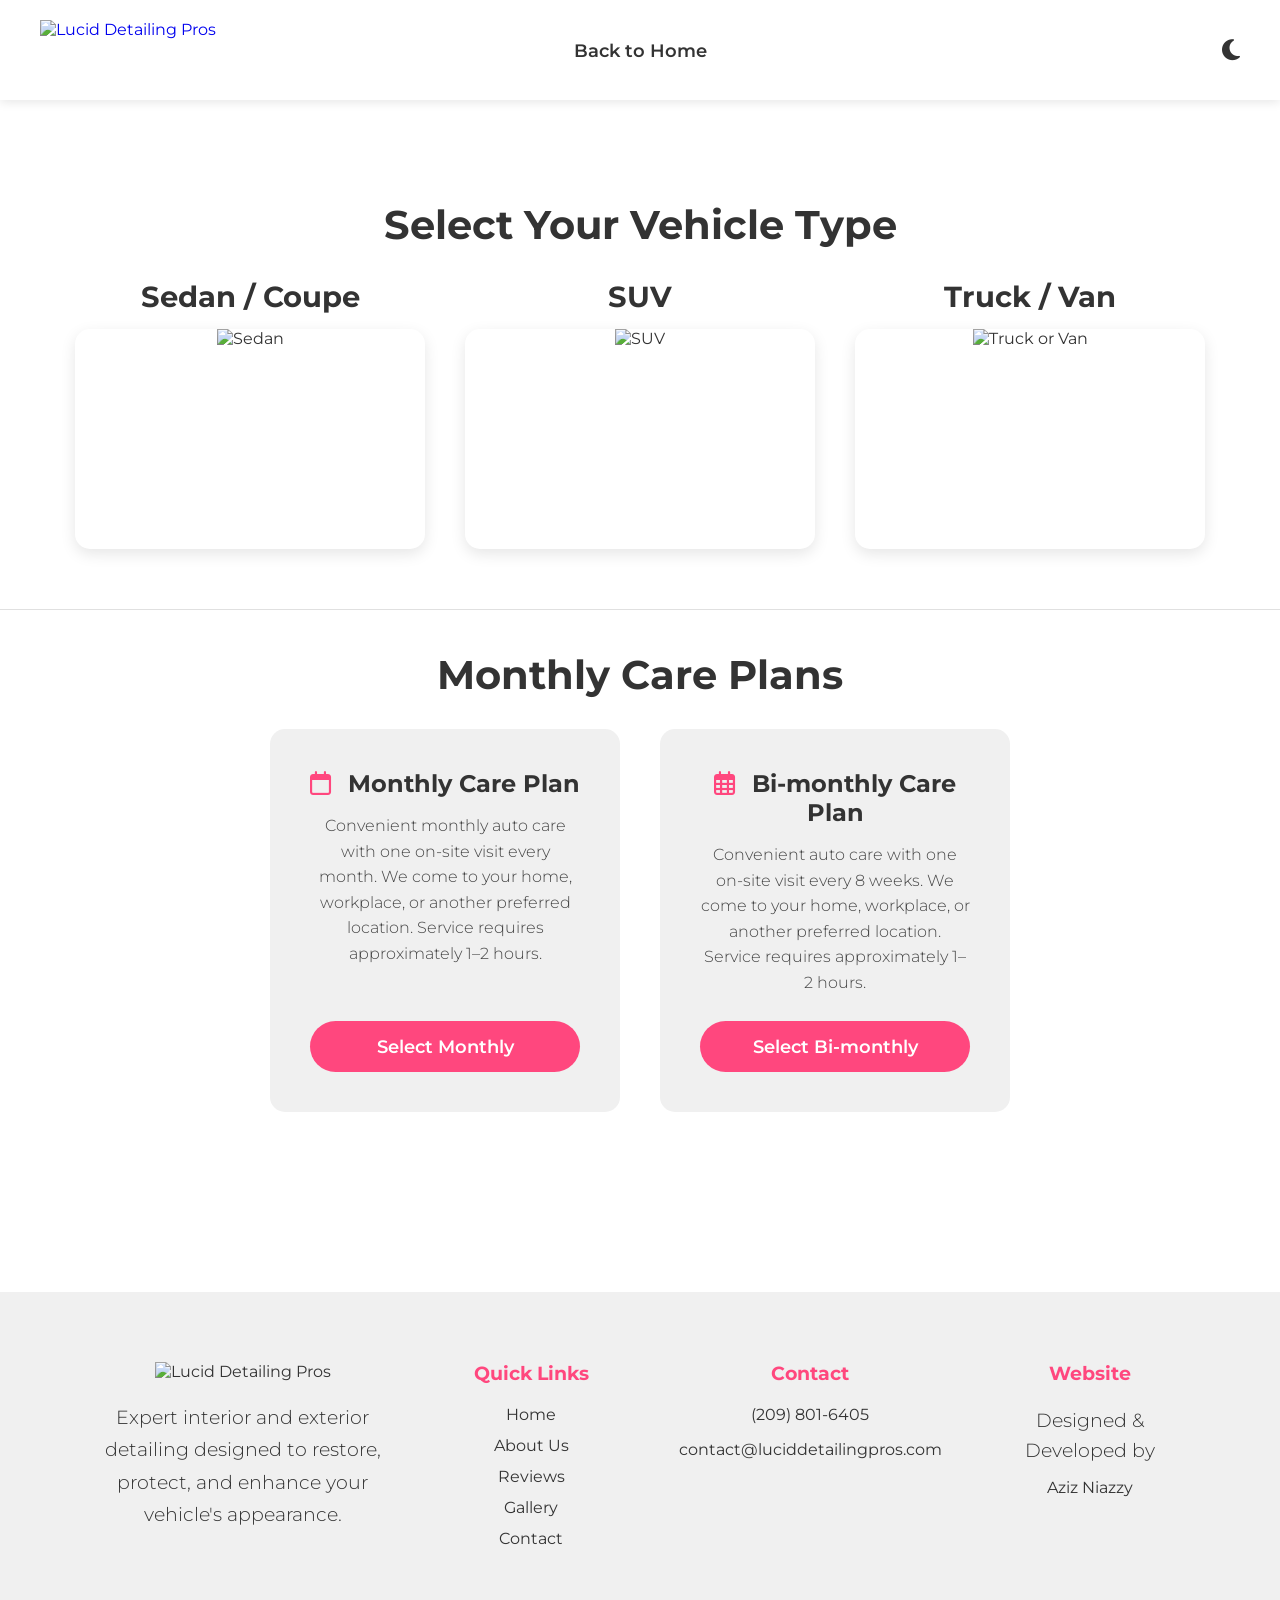
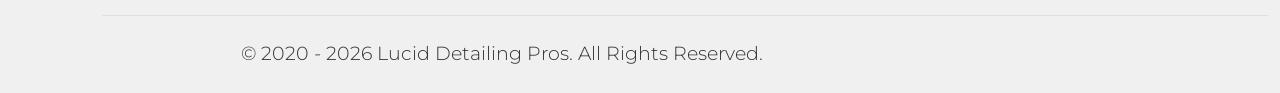
==== book.html @ 4b86db8d "Add files via upload" ====
<!DOCTYPE html>
<html lang="en">
<head>
    <meta charset="UTF-8">
    <meta name="viewport" content="width=device-width, initial-scale=1.0">
    <title>Book Now - Lucid Detailing Pros</title>
    <link href="https://fonts.googleapis.com/css2?family=Montserrat:wght@400;600;700&display=swap" rel="stylesheet">
    <link rel="stylesheet" href="https://cdnjs.cloudflare.com/ajax/libs/font-awesome/6.4.0/css/all.min.css">
    <link rel="stylesheet" href="style.css">
</head>
<body class="light-theme">

    <nav class="navbar">
        <a href="#home" class="logo">
    <img id="site-logo" src="images/logo black.png" alt="Lucid Detailing Pros">
</a>
        <div class="nav-links">
            <a href="index.html">Back to Home</a>
        </div>
        <button id="theme-toggle" aria-label="Toggle Theme">
            <i class="fa-solid fa-moon"></i>
        </button>
    </nav>

    <section class="section book-section">
        <h2>Select Your Vehicle Type</h2>
        
        <div class="vehicle-grid">
    <div class="vehicle-card-modern">
        <h3>Sedan / Coupe</h3>
        <div class="vehicle-image-wrapper">
            <img src="images/sedan.jpg" alt="Sedan">
            <div class="vehicle-overlay">
                <p class="vehicle-desc">Suitable for small to standard-sized cars (excluding SUVs) with seating for 2–5 passengers.</p>
                <button class="btn">Book Now!</button>
            </div>
        </div>
    </div>
    
    <div class="vehicle-card-modern">
        <h3>SUV</h3>
        <div class="vehicle-image-wrapper">
            <img src="images/suv.jpg" alt="SUV">
            <div class="vehicle-overlay">
                <p class="vehicle-desc">Suitable for medium to full-size SUVs with seating for 5–7 passengers.</p>
                <button class="btn">Book Now!</button>
            </div>
        </div>
    </div>
    
    <div class="vehicle-card-modern">
        <h3>Truck / Van</h3>
        <div class="vehicle-image-wrapper">
            <img src="images/truck.jpg" alt="Truck or Van">
            <div class="vehicle-overlay">
                <p class="vehicle-desc">Suitable for all trucks and vans.</p>
                <button class="btn">Book Now!</button>
            </div>
        </div>
    </div>
</div>
    </section>

    <section class="section plans-section">
        <h2>Monthly Care Plans</h2>
        <div class="plans-grid">
            <div class="plan-card">
                <h3><i class="fa-regular fa-calendar"></i> Monthly Care Plan</h3>
                <p class="plan-desc">Convenient monthly auto care with one on-site visit every month. We come to your home, workplace, or another preferred location. Service requires approximately 1–2 hours.</p>
                <button class="btn plan-btn">Select Monthly</button>
            </div>
            
            <div class="plan-card">
                <h3><i class="fa-regular fa-calendar-days"></i> Bi-monthly Care Plan</h3>
                <p class="plan-desc">Convenient auto care with one on-site visit every 8 weeks. We come to your home, workplace, or another preferred location. Service requires approximately 1–2 hours.</p>
                <button class="btn plan-btn">Select Bi-monthly</button>
            </div>
        </div>
    </section>

    <footer class="footer">

    <div class="footer-container">

        <div class="footer-brand">
            <img id="footer-logo" src="images/logo black.png" alt="Lucid Detailing Pros">

            <p>
                Expert interior and exterior detailing designed to restore, protect, and enhance your vehicle's appearance.
            </p>

        </div>

        <div class="footer-links">

            <h3>Quick Links</h3>

            <a href="#home">Home</a>
            <a href="#about">About Us</a>
            <a href="#reviews">Reviews</a>
            <a href="#gallery">Gallery</a>
            <a href="#contact">Contact</a>

        </div>

        <div class="footer-contact">

            <h3>Contact</h3>

            <a href="tel:+12098016405">(209) 801-6405</a>

            <a href="mailto:contact@luciddetailingpros.com">
                contact@luciddetailingpros.com
            </a>

        </div>

        <div class="footer-credit">

            <h3>Website</h3>

            <p>Designed & Developed by</p>

            <a
                href="https://youtube.com/@azizniazzy?si=VnAfamQydCXNs4--"
                target="_blank">
                Aziz Niazzy
            </a>

        </div>

    </div>

    <div class="footer-bottom">

        <p>
            © 2020 - 2026 Lucid Detailing Pros. All Rights Reserved.
        </p>

    </div>

</footer>

    <script src="script.js"></script>
</body>
</html>
---- style.css ----
/* --- Variables & Theming --- */
:root {
    --brand-pink: #ff477e;
    --font-main: 'Montserrat', sans-serif;
    
    --bg-color: #ffffff;
    --text-color: #333333;
    --nav-bg: #ffffff;
    --card-bg: #f0f0f0;
    --divider-color: #e0e0e0; /* Light theme line color */
}

body.dark-theme {
    --bg-color: #121212;
    --text-color: #f1f1f1;
    --nav-bg: #1e1e1e;
    --card-bg: #2a2a2a;
    --divider-color: #333333; /* Dark theme line color */
}

/* --- Global Reset --- */
* {
    margin: 0;
    padding: 0;
    box-sizing: border-box;
    font-family: var(--font-main);
    a, button {
    text-decoration: none !important;
}
}

html {
    scroll-behavior: smooth; /* Smooth scrolling for single page nav */
}

body {
    background-color: var(--bg-color);
    color: var(--text-color);
    transition: background-color 0.3s, color 0.3s;
    padding-top: 80px;
}

.highlight {
    color: var(--brand-pink);
    font-weight: 700;
}

/* --- Navigation --- */
.navbar {
    position: fixed;
    top: 0;
    width: 100%;
    background-color: var(--nav-bg);
    padding: 20px 40px;

    display: flex;
    align-items: center;
    justify-content: space-between;

    z-index: 1000;
    box-shadow: 0 2px 10px rgba(0,0,0,.1);
}

.nav-links {
    position: absolute;
    left: 50%;
    transform: translateX(-50%);

    display: flex;
    gap: 30px;
}

.nav-links a {
    text-decoration: none;
    color: var(--text-color);
    font-weight: 600;
    font-size: 1.1rem;
    transition: color 0.3s ease;
}

.nav-links a:hover {
    color: var(--brand-pink);
}

/* Theme Toggle Button (Top Right) */
#theme-toggle {
    position: absolute;
    right: 40px;
    background: none;
    border: none;
    color: var(--text-color);
    font-size: 1.5rem;
    cursor: pointer;
    transition: color 0.3s;
}

#theme-toggle:hover {
    color: var(--brand-pink);
}

/* --- Sections --- */
.section {
    padding: 100px 20px 60px; /* The 100px top padding stays so your fixed navbar doesn't cover your titles when you scroll! */
    text-align: center;
    /* We removed the min-height: 70vh here to eliminate the huge gaps */
    display: flex;
    flex-direction: column;
    justify-content: center;
    align-items: center;
    border-bottom: 1px solid var(--divider-color); 
    scroll-margin-top: 80px;
}

.section:last-of-type {
    border-bottom: none;
}

/* Optional: Removes the line from the very last section so it doesn't clash with the footer */
.section:last-of-type {
    border-bottom: none;
}

h2 {
    font-size: 2.5rem;
    margin-bottom: 30px;
    font-weight: 700;
}

p {
    font-size: 1.2rem;
    font-weight: 300;
    line-height: 1.6;
    max-width: 800px;
}


.slider-container {
    display: flex;
    overflow-x: auto;
    scroll-behavior: smooth;
    gap: 20px;
    padding: 20px;
    /* Hide scrollbar */
    -ms-overflow-style: none;  
    scrollbar-width: none;  
}

.slider-container::-webkit-scrollbar {
    display: none;
}

/* --- Slider Arrows --- */
.slide-arrow {
    background-color: var(--brand-pink);
    color: white;
    border: none;
    border-radius: 50%;
    width: 40px;
    height: 40px;
    cursor: pointer;
    font-size: 1.2rem;
    position: absolute;
    z-index: 10;
    box-shadow: 0 4px 6px rgba(0,0,0,0.2);
    /* Added background-color and transform to the transition for a smooth hover fade */
    transition: opacity 0.3s ease, transform 0.3s ease, background-color 0.3s ease, box-shadow 0.3s ease;
    opacity: 1; 
    pointer-events: auto; 
}

/* The Hover Fade Effect */
.slide-arrow:hover {
    background-color: #d13063; /* Fades to a darker pink */
    transform: scale(1.15); /* Slightly enlarges the button */
    box-shadow: 0 6px 12px rgba(0,0,0,0.3); /* Makes the shadow a bit deeper */
}

/* The class that handles fading the arrow out when there are no more reviews */
.hidden-arrow {
    opacity: 0;
    pointer-events: none; /* Prevents the invisible button from being hovered or clicked */
}

.left-arrow { left: -50px; }
.right-arrow { right: -50px; }

/* Review Cards */
.review-card {
    min-width: 300px;
    background-color: var(--card-bg);
    padding: 20px;
    border-radius: 10px;
    text-align: left;
}

.review-card i {
    color: var(--brand-pink);
    margin-bottom: 10px;
}


/* --- Contact Section --- */
.contact-info a {
    color: var(--brand-pink);
    text-decoration: none;
    font-weight: 600;
    font-size: 1.5rem;
    .contact-info a:hover {
    opacity: 0.8; /* Gives a subtle fade effect instead of an underline */
}
}

.contact-info a:hover {
    text-decoration: underline;
}

.contact-info p {
    margin: 20px 0;
}

footer {
    background-color: var(--nav-bg);
    text-align: center;
    padding: 30px;
    font-weight: 400;
}

/* --- Book Now Page Specifics --- */
.vehicle-grid, .plans-grid {
    display: flex;
    justify-content: center;
    gap: 40px;
    flex-wrap: wrap;
    width: 100%;
    max-width: 1200px;
}

.vehicle-card {
    background-color: var(--card-bg);
    padding: 40px;
    border-radius: 15px;
    text-align: center;
    width: 300px;
    transition: transform 0.3s;
}

.vehicle-card:hover {
    transform: translateY(-10px);
}

.big-icon {
    font-size: 5rem;
    color: var(--brand-pink);
    margin-bottom: 20px;
}

.btn {
    background-color: var(--brand-pink);
    color: white;
    border: none;
    padding: 15px 30px;
    font-size: 1.1rem;
    font-weight: 600;
    border-radius: 30px;
    cursor: pointer;
    margin-top: 20px;
    transition: background-color 0.3s;
}

.btn:hover {
    background-color: #d13063; /* Darker pink */
}

.plan-btn {
    font-size: 1.2rem;
    padding: 20px 40px;
}

/* --- About Us Section Layout --- */
.about-content {
    display: flex;
    flex-direction: column;
    align-items: center;
    gap: 40px;
    max-width: 1000px;
    width: 100%;
}

/* This targets desktop screens to make them side-by-side */
@media (min-width: 768px) {
    .about-content {
        flex-direction: row;
        text-align: left;
    }
}

.about-text {
    flex: 1;
}

.about-image {
    flex: 1;
    width: 100%;
}

.about-image img {
    width: 100%;
    border-radius: 15px; /* Keeps the edges soft, matching the rest of the site */
    box-shadow: 0 10px 20px rgba(0,0,0,0.1); /* Adds a nice drop shadow */
    display: block;
}

/* Update dark theme slightly for the image shadow */
body.dark-theme .about-image img {
    box-shadow: 0 10px 20px rgba(0,0,0,0.4);
}



/* Simple fade-in animation for that premium feel */
@keyframes fadeIn {
    from { opacity: 0; transform: translateY(20px); }
    to { opacity: 1; transform: translateY(0); }
}

/* --- Booking Page Card Updates --- */
.vehicle-card h3 {
    font-size: 1.8rem; /* Made the text larger */
    margin-bottom: 15px;
}

.vehicle-img {
    width: 100%;
    height: auto;
    border-radius: 10px; /* Matches the clean, slightly rounded look */
    margin-bottom: 20px;
    display: block;
}

/* --- Fix Spacing on Booking Page --- */
.book-section, .plans-section {
    min-height: auto; /* Removes the massive 70vh height */
    padding-bottom: 60px;
}

.book-section {
    padding-top: 120px; /* Keeps space for the fixed navbar at the top */
}

.plans-section {
    padding-top: 40px; /* Greatly reduces the gap above "Care Plans" */
}

/* --- Vehicle Card Descriptions --- */
.vehicle-desc {
    font-size: 0.95rem; /* Slightly smaller than standard text for a clean look */
    line-height: 1.5;
    margin-bottom: 20px;
    opacity: 0.9; /* Softens the text slightly so the Title and Button stand out more */
}

/* --- Contact Section Upgrades --- */
.contact-grid {
    display: flex;
    justify-content: center;
    gap: 30px;
    flex-wrap: wrap;
    width: 100%;
    max-width: 1000px;
}

.info-card {
    background-color: var(--card-bg);
    padding: 40px 20px;
    border-radius: 15px;
    width: 300px;
    text-align: center;
    box-shadow: 0 4px 10px rgba(0,0,0,0.05);
    transition: transform 0.3s;
}

body.dark-theme .info-card {
    box-shadow: 0 4px 15px rgba(0,0,0,0.3);
}

.info-card:hover {
    transform: translateY(-5px);
}

.contact-icon {
    font-size: 2.5rem;
    color: var(--brand-pink);
    margin-bottom: 20px;
    display: block; /* Ensures icon stays above text */
}

.info-card h3 {
    font-size: 1.3rem;
    margin-bottom: 15px;
    font-weight: 600;
}

.info-card a, .info-card p {
    color: var(--text-color);
    font-size: 1.1rem;
    font-weight: 500;
    transition: color 0.3s;
    word-break: break-all;
    overflow-wrap: break-word;
    display: block;
}

.info-card a:hover {
    color: var(--brand-pink);
}

/* --- Fix for Clickable Review Cards --- */
.review-card {
    text-decoration: none !important; /* Removes default link underline */
    color: var(--text-color);         /* Keeps text color correct */
    display: block;
    transition: transform 0.3s, background-color 0.3s;
}

.review-card:hover {
    transform: translateY(-5px);
    background-color: var(--card-bg);
    filter: brightness(1.1); /* Adds a subtle highlight effect when hovered */
}

/* --- Review Card Upgrades --- */
.review-card {
    min-width: 300px;
    background-color: var(--card-bg);
    padding: 25px;
    border-radius: 15px;
    text-align: left;
    text-decoration: none;
    color: var(--text-color);
    transition: transform 0.3s, box-shadow 0.3s;
    display: flex;
    flex-direction: column;
    justify-content: space-between;
}

.review-card:hover {
    transform: translateY(-5px);
    box-shadow: 0 10px 20px rgba(0,0,0,0.15);
}

.reviewer-info {
    margin-top: 15px;
    display: flex;
    justify-content: space-between;
    align-items: center;
    font-size: 0.9rem;
}

/* --- Fix for Review Container --- */
.slider-container {
    display: flex;
    overflow-x: auto;
    scroll-behavior: smooth;
    gap: 20px;
    padding: 20px;
    width: 100%; /* Ensure it takes full width */
    min-height: 250px; /* Force a minimum height so cards don't disappear */
    align-items: stretch; /* Make sure all cards stretch to match the tallest one */
}

/* --- Plan Cards (Book Page) --- */
.plan-card {
    background-color: var(--card-bg);
    padding: 40px;
    border-radius: 15px;
    text-align: center;
    width: 350px; /* Slightly wider than vehicle cards for text readability */
    transition: transform 0.3s, box-shadow 0.3s;
    display: flex;
    flex-direction: column;
    justify-content: space-between; /* Pushes the button to the bottom */
}

body.dark-theme .plan-card {
    box-shadow: 0 4px 15px rgba(0,0,0,0.3);
}

.plan-card:hover {
    transform: translateY(-10px);
}

.plan-card h3 {
    font-size: 1.5rem;
    margin-bottom: 15px;
}

.plan-card h3 i {
    color: var(--brand-pink);
    margin-right: 10px;
}

.plan-desc {
    font-size: 1rem;
    line-height: 1.6;
    margin-bottom: 25px;
    opacity: 0.9;
    flex-grow: 1; /* Ensures buttons align perfectly if descriptions are different lengths */
}

/* Adjust plan button sizing inside the card */
.plan-card .plan-btn {
    width: 100%;
    font-size: 1.1rem;
    padding: 15px 20px;
    margin-top: auto; 
}

/* --- Modern Vehicle Cards (Hover Overlay Design) --- */

/* Adjust the grid to allow for wider cards */
.vehicle-grid {
    display: flex;
    justify-content: center;
    gap: 40px;
    flex-wrap: wrap;
    width: 100%;
    max-width: 1200px;
}

/* The outer container just holds the title and the image block */
.vehicle-card-modern {
    width: 350px; /* Made it wider */
    text-align: center;
}

/* The title sits above the image */
.vehicle-card-modern h3 {
    font-size: 1.8rem;
    margin-bottom: 15px;
    color: var(--text-color);
}

/* The wrapper that holds the image and the hidden overlay */
.vehicle-image-wrapper {
    position: relative;
    width: 100%;
    height: 220px; /* Fixed height for that wide rectangle look */
    border-radius: 15px;
    overflow: hidden; /* Keeps the blurred image from bleeding out of the rounded corners */
    box-shadow: 0 5px 15px rgba(0,0,0,0.1);
    transition: box-shadow 0.3s;
}

body.dark-theme .vehicle-image-wrapper {
    box-shadow: 0 5px 15px rgba(0,0,0,0.4);
}

/* The background image */
.vehicle-image-wrapper img {
    width: 100%;
    height: 100%;
    object-fit: cover;
    transition: transform 0.4s ease, filter 0.4s ease; /* Smooth transition for the blur */
}

/* The hidden overlay containing text and button */
.vehicle-overlay {
    position: absolute;
    top: 0;
    left: 0;
    width: 100%;
    height: 100%;
    background: rgba(0, 0, 0, 0.65); /* Dark semi-transparent background so white text is readable */
    display: flex;
    flex-direction: column;
    justify-content: center;
    align-items: center;
    padding: 20px;
    opacity: 0; /* Hidden by default */
    transition: opacity 0.4s ease;
}

/* Text styling inside the overlay */
.vehicle-overlay .vehicle-desc {
    color: #ffffff; /* Always white inside the dark overlay */
    font-size: 0.95rem;
    margin-bottom: 15px;
    text-align: center;
}

/* --- THE HOVER EFFECTS --- */

/* 1. Add a slight shadow lift to the whole card block */
.vehicle-card-modern:hover .vehicle-image-wrapper {
    box-shadow: 0 10px 25px rgba(0,0,0,0.2);
}

/* 2. Blur and slightly zoom the image */
.vehicle-card-modern:hover img {
    transform: scale(1.05); /* Slight zoom in */
    filter: blur(4px); /* The blur effect! */
}

/* 3. Fade in the text and button overlay */
.vehicle-card-modern:hover .vehicle-overlay {
    opacity: 1;
}

/* --- Upgraded Review Cards --- */
.review-header {
    display: flex;
    justify-content: space-between;
    align-items: flex-start;
    margin-bottom: 15px;
}

.reviewer-profile {
    display: flex;
    align-items: center;
    gap: 12px;
}

.avatar {
    width: 40px;
    height: 40px;
    border-radius: 50%;
    background-color: var(--brand-pink);
    color: white;
    display: flex;
    justify-content: center;
    align-items: center;
    font-weight: 700;
    font-size: 1.2rem;
}

.reviewer-meta {
    display: flex;
    flex-direction: column;
}

.reviewer-meta strong {
    font-size: 1rem;
    color: var(--text-color);
}

.review-date {
    font-size: 0.8rem;
    color: #888;
    margin-top: 2px;
}

/* Styling for the actual Google logo image */
.google-logo-img {
    width: 24px;       /* Keeps it small and proportional to the text */
    height: 24px;      /* Matches the width to keep it perfectly square */
    object-fit: contain; /* Ensures the logo isn't stretched or squished */
}
.review-text {
    flex-grow: 1; /* Pushes everything up if text is short */
    margin-top: 10px 0;
    line-height: 1.6;
    opacity: 0.9;
    font-size: 0.9rem;
}

/* --- Overall Rating Banner --- */
.overall-rating-card {
    background-color: var(--card-bg);
    max-width: 1000px;
    width: 80%;
    margin: 0 auto 40px auto; /* Centers it and adds space before the slider */
    padding: 25px 40px;
    border-radius: 15px;
    display: flex;
    justify-content: space-between; /* Pushes the rating to the left and button to the right */
    align-items: center;
    box-shadow: 0 5px 15px rgba(0,0,0,0.05);
    transition: box-shadow 0.3s;
}

body.dark-theme .overall-rating-card {
    box-shadow: 0 5px 15px rgba(0,0,0,0.3);
}

.rating-info {
    display: flex;
    align-items: center;
    gap: 20px;
}

.rating-google-logo {
    width: 45px;
    height: 45px;
    object-fit: contain;
}

.rating-numbers {
    display: flex;
    align-items: center;
    gap: 12px;
}

.rating-score {
    font-size: 2.2rem;
    font-weight: 700;
    color: var(--text-color);
}

.big-stars i {
    color: #FBBC05; /* Standard Google Gold for authenticity */
    font-size: 1.5rem;
}

.rating-count {
    font-size: 1.1rem;
    color: var(--text-color);
    opacity: 0.8;
}

/* Custom styling for the review button so it stands out */
.review-btn {
    background-color: transparent;
    border: 2px solid var(--brand-pink);
    color: var(--text-color);
    margin: 0; /* <-- This line fixes the centering issue! */
    padding: 12px 25px; /* Adjust padding if you want it slightly slimmer */
}

.review-btn:hover {
    background-color: var(--brand-pink);
    color: white;
}

/* Mobile Responsiveness for the Banner */
@media (max-width: 768px) {
    .overall-rating-card {
        flex-direction: column;
        gap: 20px;
        padding: 25px 20px;
        text-align: center;
    }
    
    .rating-info {
        flex-direction: column;
        gap: 15px;
    }
    
    .rating-numbers {
        flex-wrap: wrap; /* Allows text to wrap if the screen is super small */
        justify-content: center;
    }
}

/* --- Gallery Slider Updates --- */
.gallery-item {
    min-width: 350px;
    height: 250px;
    border-radius: 10px;
    overflow: hidden;
    cursor: pointer; /* Turns the mouse into a pointing finger to show it's clickable */
    transition: transform 0.3s ease, box-shadow 0.3s ease;
}

.gallery-item img {
    width: 100%;
    height: 100%;
    object-fit: cover; /* Keeps images looking crisp without stretching */
    transition: transform 0.4s ease;
}

/* Hover effects for the thumbnail */
.gallery-item:hover {
    transform: translateY(-5px);
    box-shadow: 0 10px 20px rgba(0,0,0,0.2);
}

.gallery-item:hover img {
    transform: scale(1.05); /* Slight zoom on the image inside the card */
}

/* --- Lightbox Modal --- */
.lightbox-modal {
    display: none; /* Hidden by default */
    position: fixed;
    z-index: 2000; /* Ensures it sits above your fixed navbar */
    left: 0;
    top: 0;
    width: 100%;
    height: 100%;
    background-color: rgba(0, 0, 0, 0.85); /* Dark, 85% opacity background */
    justify-content: center;
    align-items: center;
    opacity: 0;
    transition: opacity 0.3s ease;
}

/* Applied via JavaScript to show the modal */
.lightbox-modal.show {
    display: flex;
    opacity: 1;
}

.lightbox-content {
    max-width: 90%;
    max-height: 90vh; /* Prevents it from being taller than the screen */
    border-radius: 10px;
    box-shadow: 0 10px 30px rgba(0,0,0,0.5);
    transform: scale(0.9); /* Starts slightly small */
    transition: transform 0.3s ease;
}

/* Enlarges to full size when shown */
.lightbox-modal.show .lightbox-content {
    transform: scale(1);
}

.lightbox-close {
    position: absolute;
    top: 30px;
    right: 40px;
    color: #f1f1f1;
    font-size: 45px;
    font-weight: bold;
    cursor: pointer;
    transition: color 0.3s;
}

.lightbox-close:hover {
    color: var(--brand-pink);
}
/* --- Restored & Enlarged Floating Hero Section --- */
.hero {
    padding: 100px 20px 60px !important; /* Restores standard padding */
    display: flex;
    justify-content: center; /* Centers the whole hero block */
    width: 100%;
}

.hero-content-wrapper {
    display: flex;
    width: 100%;
    max-width: 1300px; /* Increased from 1200px to make it look larger */
    gap: 60px; /* Adds space back between text and image */
    align-items: center;
    justify-content: space-between;
}

/* Side-by-side layout for Desktop */
@media (min-width: 768px) {
    .hero-content-wrapper {
        flex-direction: row;
    }
}

/* Update this specific block in your style.css */
.hero-text {
    font-size: 28px;
    flex: 1; 
    display: flex;
    flex-direction: column;
    justify-content: center; 
    align-items: flex-start; /* This aligns everything (title, p, button) to the left */
    text-align: left;       /* This ensures the text itself is left-aligned */
    padding: 0; 
}

/* Also ensure your h1 and p tags don't have center alignment overriding this */
.hero-text h1, .hero-text p {
    text-align: left;
    margin-left: 0;
    margin-right: auto;
}

.hero-image {
    flex: 1.2; /* Makes the image area slightly larger than the text area */
    display: flex;
    justify-content: center;
}

/* Restored the "Box" look with radius and shadow */
.hero-image img {
    width: 100%;
    max-width: 800px; /* Controls the maximum size of the image */
    aspect-ratio: 4 / 3; 
    object-fit: cover; 
    border-radius: 25px; /* Restored the nice round corners */
    box-shadow: 0 15px 30px rgba(0,0,0,0.15); /* Restored the deep shadow */
    display: block;
}

body.dark-theme .hero-image img {
    box-shadow: 0 15px 30px rgba(0,0,0,0.4); /* Stronger shadow for dark mode */
}

/* Mobile Responsiveness */
@media (max-width: 768px) {
    .hero-content-wrapper {
        flex-direction: column;
        gap: 30px;
    }
    
    .hero-text {
        text-align: center;
        align-items: center;
    }
}

/* Remove line for this specific section */
#our-work {
    border-bottom: none !important;
    gap: 20px; /* Reduces space between header, subheaders, and sliders */
}

.gallery-subtitle {
    font-size: 1.8rem;
    margin-top: 30px;
    margin-bottom: 10px;
    font-weight: 600;
    color: var(--brand-pink);
}

/* Ensure the sliders stay nice and clean */
.slider-wrapper {
    position: relative;
    width: 80%;
    max-width: 1000px;
    display: flex;
    align-items: center;
}

.slider-wrapper { position: relative; }
.left-arrow  { left: 0; /* or left: 10px as padding */ }
.right-arrow { right: 0; }


/* Style for lightbox arrows */
.lightbox-arrow {
    position: absolute;
    top: 50%;
    transform: translateY(-50%);
    background: rgba(255, 255, 255, 0.2);
    border: none;
    color: white;
    font-size: 2rem;
    padding: 20px;
    cursor: pointer;
    z-index: 2001;
    transition: background 0.3s;
}

.lightbox-arrow:hover {
    background: rgba(255, 255, 255, 0.4);
}


.divider {
    width: 100%;            /* Keeps the line centered and not spanning the full width */
    max-width: 100;      /* Prevents it from getting too long on large monitors */
    height: 1px;           /* Sets the thickness of the line */
    background-color: var(--divider-color); /* Uses your existing theme's color variable */
    margin: 40px auto;     /* Centers the line horizontally and adds space above/below */
}

.video-item {
    position: relative;
}

.video-icon {
    position: absolute;
    top: 50%;
    left: 50%;
    transform: translate(-50%, -50%);
    color: white;
    font-size: 3rem;
    pointer-events: none; /* Allows clicking the video itself */
    text-shadow: 0 0 10px rgba(0,0,0,0.5);
}



/* Gallery Items */
.gallery-item {
    min-width: 500px;
    height: 300px;
    overflow: hidden;
    cursor: pointer;
}

.gallery-item img, 
.gallery-item video {
    width: 100%;
    height: 100%;
    object-fit: cover; /* Crops the grid items to be uniform */
    object-position: center;
}

.lightbox-content-wrapper img, 
.lightbox-content-wrapper video {
    max-width: 90vw;
    max-height: 80vh;
    object-fit: contain !important; /* Forces the entire image to show */
    display: block;
    margin: 0 auto;
}

/* Remove line for this specific section */
#our-work {
    border-bottom: none !important;
    gap: 20px; /* Reduces space between header, subheaders, and sliders */
}

.gallery-subtitle {
    font-size: 1.8rem;
    margin-top: 30px;
    margin-bottom: 10px;
    font-weight: 600;
    color: var(--brand-pink);
}

/* Ensure the sliders stay nice and clean */
.slider-wrapper {
    margin-bottom: 40px; /* Space between the two sliders */
}

#lightbox {
    position: fixed;
    inset: 0;
    display: none;
    align-items: center;
    justify-content: center;
    background: rgba(0,0,0,.9);
    z-index: 9999;
}

#lightbox.show{
    display:flex;
}

#lightbox .slide-arrow {
    position: absolute;
    top: 50%;
    transform: translateY(-50%);
    background: transparent;
    border: 2px solid white;
    color: white;
    padding: 15px;
    cursor: pointer;
    transition: opacity 0.3s ease; /* Subtle hover effect */
    opacity: 0.5;
}

#lightbox .slide-arrow:hover {
    opacity: 1; /* Just changes opacity on hover */
}

#lb-prev { left: 30px; }
#lb-next { right: 30px; }

#lb-prev,
#lb-next {
    width: 54px;
    height: 54px;

    display: flex;
    align-items: center;
    justify-content: center;

    border-radius: 50%;
    border: none;

    background: rgba(255,255,255,.18);
    backdrop-filter: blur(8px);

    color: #fff;
    font-size: 24px;

    cursor: pointer;

    transition: .25s ease;
}

#lb-prev:hover,
#lb-next:hover{
    background: rgba(255,255,255,.35);
}

#lb-prev{
    left:32px;
}

#lb-next{
    right:32px;
}

.slide-arrow{
    position: absolute;
    top: 50%;
    z-index: 20;
}

.left-arrow{
    left: -22px;
}

.right-arrow{
    right: -22px;
}

.logo{
    display:flex;
    align-items:center;
}

.logo img{
    height:60px;
    width:auto;
}

.footer{

    background:#0f0f0f;

    border-top:1px solid rgba(255,255,255,.08);

    margin-top:120px;

    padding:70px 8% 25px;
}

.footer-container{

    display:grid;

    grid-template-columns:
        1.6fr
        1fr
        1fr
        1fr;

    gap:60px;
}

.footer h3{

    color:#ff477e;

    margin-bottom:20px;
}

.footer a{

    display:block;

    color:#d7d7d7;

    text-decoration:none;

    margin-bottom:12px;

    transition:.25s;
}

.footer a:hover{

    color:#ff477e;
}

.footer-brand img{

    width:170px;

    margin-bottom:20px;
}

.footer-brand p{

    color:#bbb;

    line-height:1.7;
}

.footer-contact a{

    margin-bottom:16px;
}

.footer-credit p{

    color:#aaa;

    margin-bottom:12px;
}

.footer-bottom{

    border-top:1px solid rgba(43, 43, 43, 0.08);

    margin-top:55px;

    padding-top:22px;

    text-align:center;

    color:#999;

    margin-right: -90px;
}

.footer{
    background:var(--card-bg);
    color:var(--text-color);
    border-top:1px solid var(--border-color);
}

.footer a{
    color:var(--text-color);
}

.footer p{
    color:var(--secondary-text);
}

.footer-bottom{
    color: var(--text-color);
}

/* Dropdown Container */
.dropdown {
    position: relative;
    display: inline-block;
}

/* Initially hide the dropdown content */
.dropdown-content {
    display: none;
    position: absolute;
    background-color: var(--nav-bg);
    min-width: 160px;
    box-shadow: 0px 8px 16px rgba(0,0,0,0.2);
    z-index: 1001;
    border-radius: 5px;
    padding: 10px 0;
}

/* Links inside the dropdown */
.dropdown-content a {
    color: var(--text-color);
    padding: 12px 16px;
    display: block;
}

.dropdown-content a:hover {
    background-color: var(--card-bg);
}

/* Show the dropdown on hover */
.dropdown:hover .dropdown-content {
    display: block;
}

/* Section Layout */
/* Add this to style.css */
.locations-container {
    opacity: 0;
    transform: translateY(50px);
    transition: opacity 1s ease-out, transform 1s ease-out;
    display: grid;
    /* Force 2 equal columns, but switch to 1 if the screen gets too small */
    grid-template-columns: repeat(auto-fit, minmax(400px, 1fr)); 
    gap: 40px;
    max-width: 1200px;
    margin: 40px auto;
    padding: 0 20px;
    align-items: start; /* Keeps items at the top */
}

/* This class is added by JS to trigger the fade-in */
.locations-container.fade-in {
    opacity: 1 !important;
    transform: translateY(0) !important;
}

/* Service Card */
.service-card {
    background: var(--card-bg);
    padding: 40px;
    border-radius: 20px;
    box-shadow: 0 10px 30px rgba(0,0,0,0.1);
}

.cities-grid {
    display: grid;
    grid-template-columns: 1fr 1fr;
    gap: 15px;
    margin: 20px 0;
}

.travel-note { font-size: 0.9rem; color: #888; margin-top: 15px; }

/* Contact Box */
.contact-box {
    margin-top: 30px;
    padding: 20px;
    border-left: 4px solid var(--brand-pink);
    background: rgba(255, 71, 126, 0.05);
}

/* Mobile Badge */
.feature-badge {
    display: flex;
    align-items: center;
    gap: 15px;
    margin-top: 30px;
    padding: 20px;
    background: var(--bg-color);
    border-radius: 12px;
}

.locations-map{
    width: 100%;
}

/* Map Styling */
.locations-map iframe {
    border-radius: 20px;
    box-shadow: 0 10px 30px rgba(0,0,0,0.15);
    width: 100%;
    height: 500px;
    border-radius: 20px;
}

/* Responsive Stacking */
@media (max-width: 900px) {
    .locations-container { grid-template-columns: 1fr; }
}

/* Update or add this to style.css */
.btn-primary, .book-nav {
    display: inline-block;
    padding: 12px 24px;
    background-color: var(--brand-pink);
    color: white;
    border-radius: 8px;
    font-weight: 600;
    text-transform: uppercase;
    letter-spacing: 1px;
    transition: transform 0.2s, background-color 0.3s;
    border: none;
    cursor: pointer;
}

.btn-primary:hover, .book-nav:hover {
    background-color: #d63363; /* Slightly darker shade for hover */
    transform: translateY(-2px);
}

.avatar-img {
    width: 40px;
    height: 40px;
    border-radius: 50%;
    object-fit: cover; /* Ensures the image fills the circle without distortion */
}
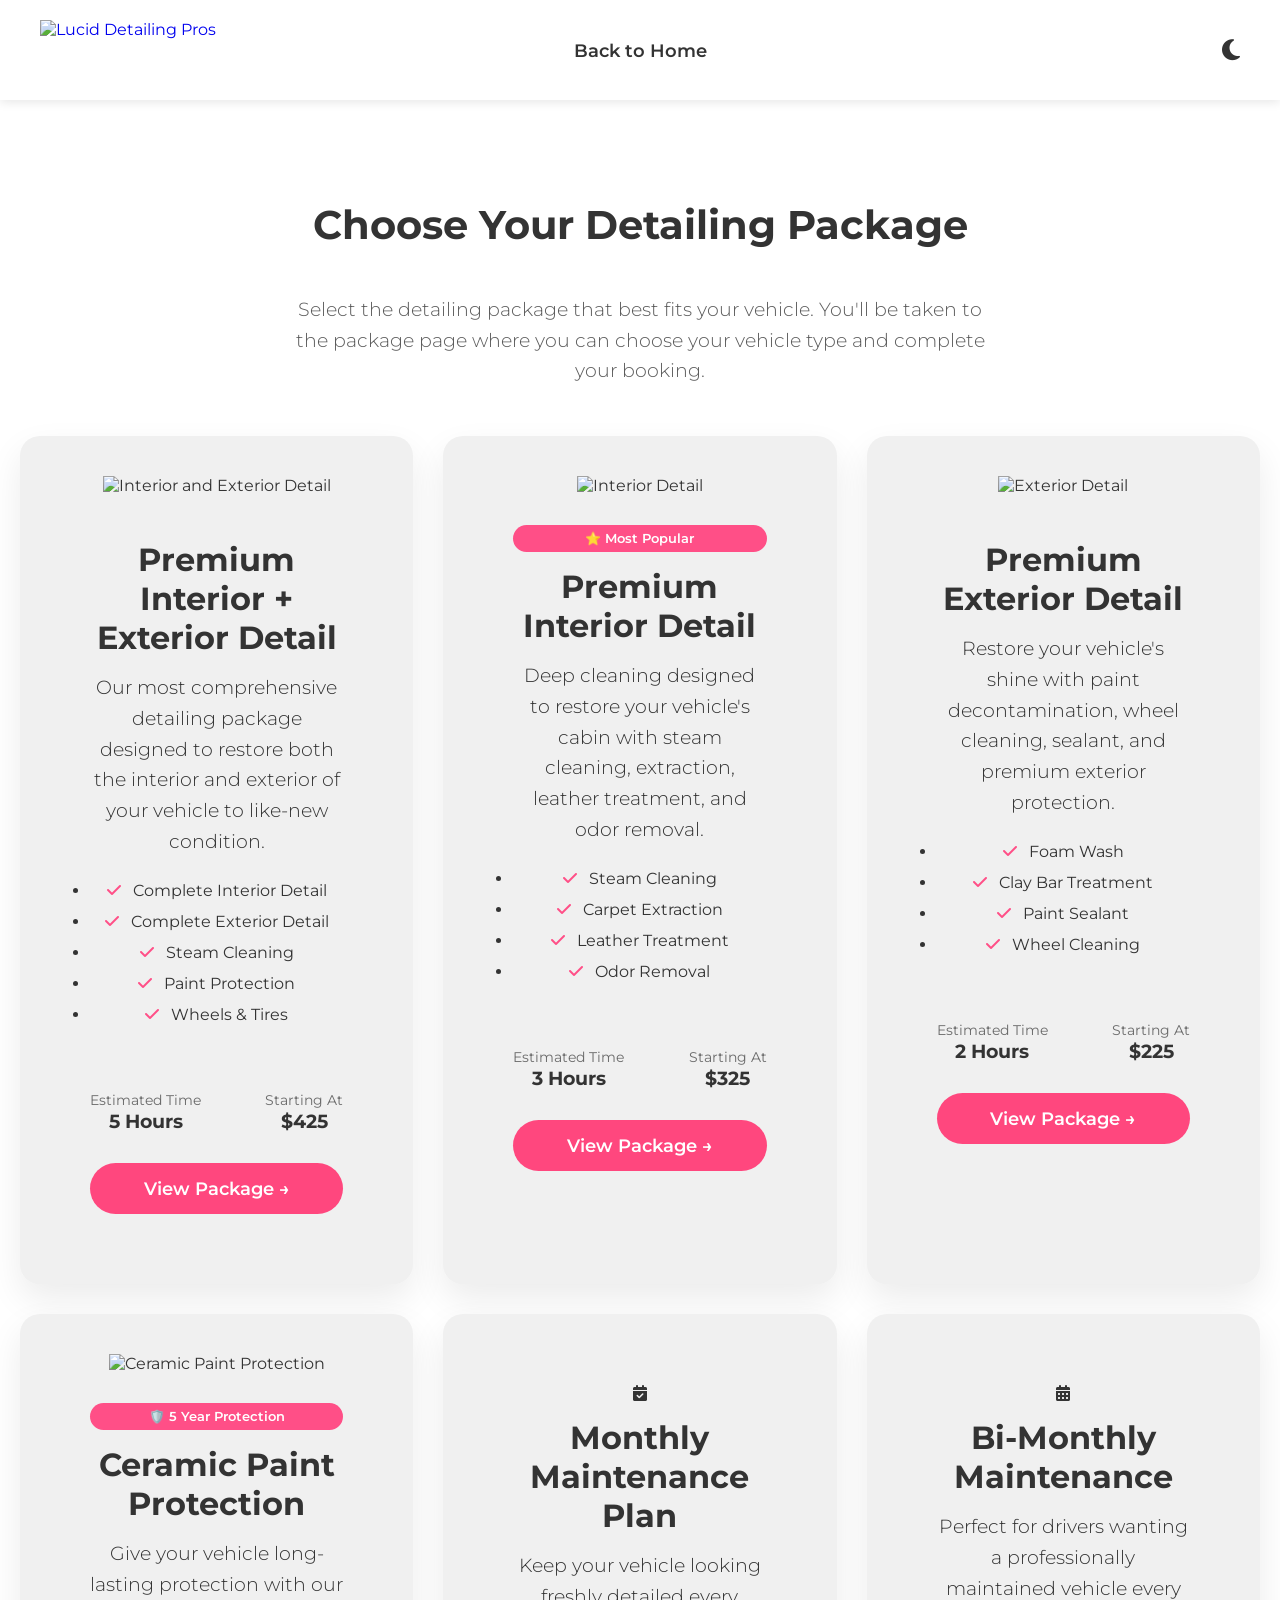
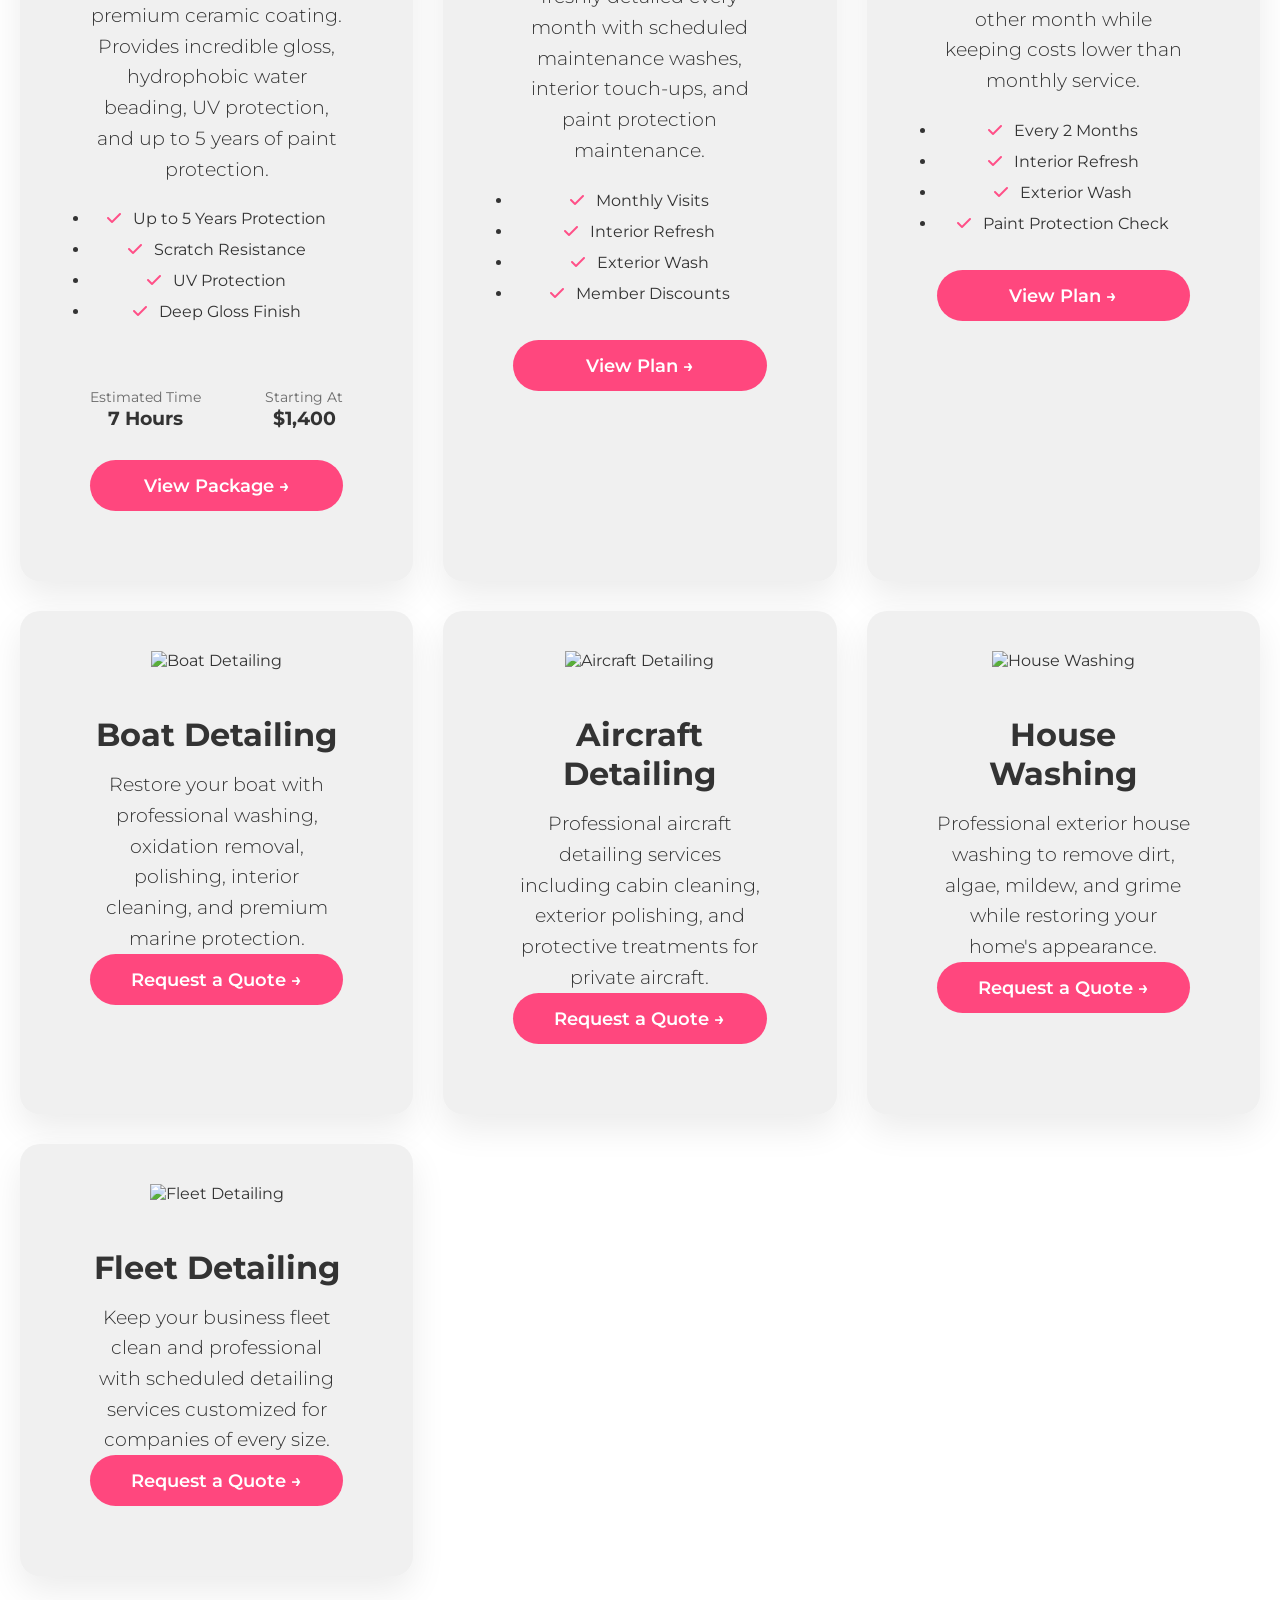
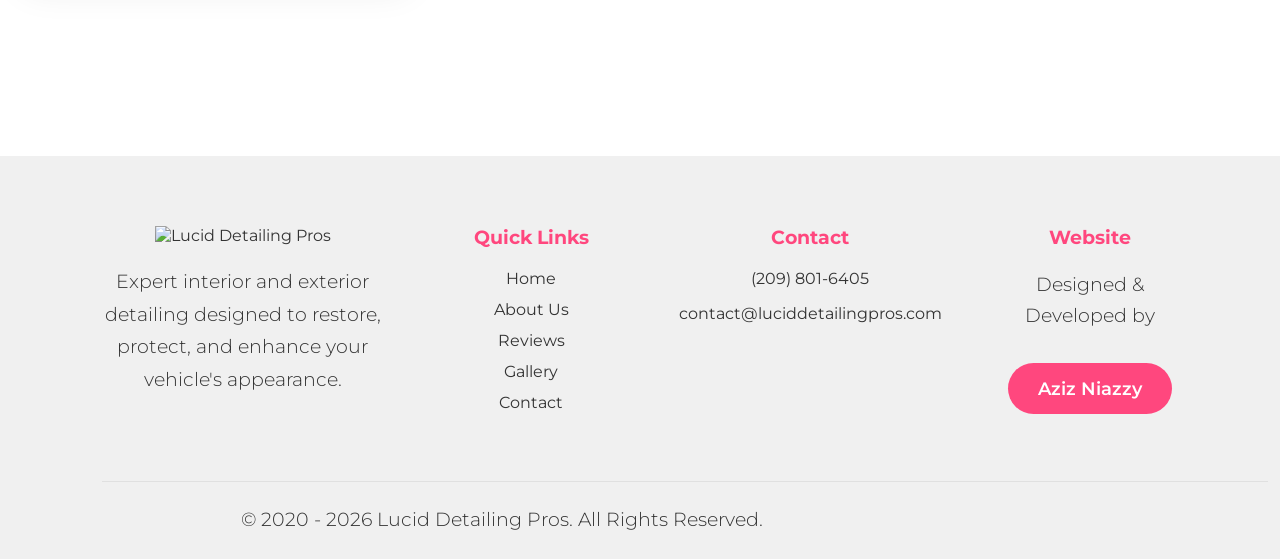
==== commit a0877ee5: "Add files via upload" ====
--- a/book.html
+++ b/book.html
@@ -12,9 +12,10 @@
 
     <nav class="navbar">
         <a href="#home" class="logo">
-    <img id="site-logo" src="images/logo black.png" alt="Lucid Detailing Pros">
+    <img id="site-logo" src="images/dark-logo.png" alt="Lucid Detailing Pros">
 </a>
-        <div class="nav-links">
+
+        <div class="backtohome">
             <a href="index.html">Back to Home</a>
         </div>
         <button id="theme-toggle" aria-label="Toggle Theme">
@@ -23,60 +24,386 @@
     </nav>
 
     <section class="section book-section">
-        <h2>Select Your Vehicle Type</h2>
-        
-        <div class="vehicle-grid">
-    <div class="vehicle-card-modern">
-        <h3>Sedan / Coupe</h3>
-        <div class="vehicle-image-wrapper">
-            <img src="images/sedan.jpg" alt="Sedan">
-            <div class="vehicle-overlay">
-                <p class="vehicle-desc">Suitable for small to standard-sized cars (excluding SUVs) with seating for 2–5 passengers.</p>
-                <button class="btn">Book Now!</button>
+
+    <h2>Choose Your Detailing Package</h2>
+
+    <p class="book-subtitle">
+        Select the detailing package that best fits your vehicle.
+        You'll be taken to the package page where you can choose your
+        vehicle type and complete your booking.
+    </p>
+
+    <div class="service-grid">
+
+        <!-- Interior + Exterior -->
+
+        <div class="service-card">
+
+            <img src="images/interior/1.webp"
+                 alt="Interior and Exterior Detail">
+
+            <div class="service-content">
+
+                
+
+                <h3>Premium Interior + Exterior Detail</h3>
+
+                <p>
+                    Our most comprehensive detailing package designed to
+                    restore both the interior and exterior of your vehicle
+                    to like-new condition.
+                </p>
+
+                <ul>
+                    <li><i class="fa-solid fa-check"></i> Complete Interior Detail</li>
+                    <li><i class="fa-solid fa-check"></i> Complete Exterior Detail</li>
+                    <li><i class="fa-solid fa-check"></i> Steam Cleaning</li>
+                    <li><i class="fa-solid fa-check"></i> Paint Protection</li>
+                    <li><i class="fa-solid fa-check"></i> Wheels & Tires</li>
+                </ul>
+
+                <div class="service-footer">
+
+                    <div>
+
+                        <span>Estimated Time</span>
+
+                        <strong>5 Hours</strong>
+
+                    </div>
+
+                    <div>
+
+                        <span>Starting At</span>
+
+                        <strong>$425</strong>
+
+                    </div>
+
+                </div>
+
+                <a href="https://buy.stripe.com/bJedR83L60Mu6tZ3qqfMA0u" target="_blank" class="btn">
+                    View Package →
+                </a>
+
             </div>
-        </div>
-    </div>
-    
-    <div class="vehicle-card-modern">
-        <h3>SUV</h3>
-        <div class="vehicle-image-wrapper">
-            <img src="images/suv.jpg" alt="SUV">
-            <div class="vehicle-overlay">
-                <p class="vehicle-desc">Suitable for medium to full-size SUVs with seating for 5–7 passengers.</p>
-                <button class="btn">Book Now!</button>
+
+        </div>
+
+        <!-- Interior -->
+
+        <div class="service-card">
+
+            <img src="images/interior/2.webp"
+                 alt="Interior Detail">
+
+            <div class="service-content">
+
+                <span class="service-badge">
+                    ⭐ Most Popular
+                </span>
+
+                <h3>Premium Interior Detail</h3>
+
+                <p>
+                    Deep cleaning designed to restore your vehicle's cabin
+                    with steam cleaning, extraction, leather treatment,
+                    and odor removal.
+                </p>
+
+                <ul>
+
+                    <li><i class="fa-solid fa-check"></i> Steam Cleaning</li>
+
+                    <li><i class="fa-solid fa-check"></i> Carpet Extraction</li>
+
+                    <li><i class="fa-solid fa-check"></i> Leather Treatment</li>
+
+                    <li><i class="fa-solid fa-check"></i> Odor Removal</li>
+
+                </ul>
+
+                <div class="service-footer">
+
+                    <div>
+
+                        <span>Estimated Time</span>
+
+                        <strong>3 Hours</strong>
+
+                    </div>
+
+                    <div>
+
+                        <span>Starting At</span>
+
+                        <strong>$325</strong>
+
+                    </div>
+
+                </div>
+
+                <a href="https://buy.stripe.com/28EfZga9u1Qyg4z3qqfMA0v" target="_blank" class="btn">
+                    View Package →
+                </a>
+
             </div>
-        </div>
-    </div>
-    
-    <div class="vehicle-card-modern">
-        <h3>Truck / Van</h3>
-        <div class="vehicle-image-wrapper">
-            <img src="images/truck.jpg" alt="Truck or Van">
-            <div class="vehicle-overlay">
-                <p class="vehicle-desc">Suitable for all trucks and vans.</p>
-                <button class="btn">Book Now!</button>
+
+        </div>
+
+        <!-- Exterior -->
+
+        <div class="service-card">
+
+            <img src="images/exterior/1.webp"
+                 alt="Exterior Detail">
+
+            <div class="service-content">
+
+                <h3>Premium Exterior Detail</h3>
+
+                <p>
+                    Restore your vehicle's shine with paint
+                    decontamination, wheel cleaning, sealant,
+                    and premium exterior protection.
+                </p>
+
+                <ul>
+
+                    <li><i class="fa-solid fa-check"></i> Foam Wash</li>
+
+                    <li><i class="fa-solid fa-check"></i> Clay Bar Treatment</li>
+
+                    <li><i class="fa-solid fa-check"></i> Paint Sealant</li>
+
+                    <li><i class="fa-solid fa-check"></i> Wheel Cleaning</li>
+
+                </ul>
+
+                <div class="service-footer">
+
+                    <div>
+
+                        <span>Estimated Time</span>
+
+                        <strong>2 Hours</strong>
+
+                    </div>
+
+                    <div>
+
+                        <span>Starting At</span>
+
+                        <strong>$225</strong>
+
+                    </div>
+
+                </div>
+
+                <a href="https://buy.stripe.com/00w5kC2H2fHoaKf3qqfMA0w" target="_blank" class="btn">
+                    View Package →
+                </a>
+
             </div>
-        </div>
-    </div>
-</div>
-    </section>
-
-    <section class="section plans-section">
-        <h2>Monthly Care Plans</h2>
-        <div class="plans-grid">
-            <div class="plan-card">
-                <h3><i class="fa-regular fa-calendar"></i> Monthly Care Plan</h3>
-                <p class="plan-desc">Convenient monthly auto care with one on-site visit every month. We come to your home, workplace, or another preferred location. Service requires approximately 1–2 hours.</p>
-                <button class="btn plan-btn">Select Monthly</button>
+
+        </div>
+
+        <!-- Ceramic Paint Protection -->
+
+<div class="service-card">
+
+    <img src="images/exterior/2.webp" alt="Ceramic Paint Protection">
+
+    <div class="service-content">
+
+        <span class="service-badge">
+            🛡️ 5 Year Protection
+        </span>
+
+        <h3>Ceramic Paint Protection</h3>
+
+        <p>
+            Give your vehicle long-lasting protection with our premium ceramic coating.
+            Provides incredible gloss, hydrophobic water beading, UV protection,
+            and up to 5 years of paint protection.
+        </p>
+
+        <ul>
+            <li><i class="fa-solid fa-check"></i> Up to 5 Years Protection</li>
+            <li><i class="fa-solid fa-check"></i> Scratch Resistance</li>
+            <li><i class="fa-solid fa-check"></i> UV Protection</li>
+            <li><i class="fa-solid fa-check"></i> Deep Gloss Finish</li>
+        </ul>
+
+        <div class="service-footer">
+
+            <div>
+                <span>Estimated Time</span>
+                <strong>7 Hours</strong>
             </div>
-            
-            <div class="plan-card">
-                <h3><i class="fa-regular fa-calendar-days"></i> Bi-monthly Care Plan</h3>
-                <p class="plan-desc">Convenient auto care with one on-site visit every 8 weeks. We come to your home, workplace, or another preferred location. Service requires approximately 1–2 hours.</p>
-                <button class="btn plan-btn">Select Bi-monthly</button>
+
+            <div>
+                <span>Starting At</span>
+                <strong>$1,400</strong>
             </div>
-        </div>
-    </section>
+
+        </div>
+
+        <a href="https://checkout.square.site/merchant/68G502VVAWSD5/checkout/MW3VVBR46IRASTMMWYYMT43Z" target="_blank" class="btn">
+            View Package →
+        </a>
+
+    </div>
+
+</div>
+
+<div class="service-card no-image-card">
+
+    <div class="service-content">
+
+        <div class="service-icon">
+            <i class="fa-solid fa-calendar-check"></i>
+        </div>
+
+        <h3>Monthly Maintenance Plan</h3>
+
+        <p>
+            Keep your vehicle looking freshly detailed every month with scheduled
+            maintenance washes, interior touch-ups, and paint protection maintenance.
+        </p>
+
+        <ul>
+            <li><i class="fa-solid fa-check"></i> Monthly Visits</li>
+            <li><i class="fa-solid fa-check"></i> Interior Refresh</li>
+            <li><i class="fa-solid fa-check"></i> Exterior Wash</li>
+            <li><i class="fa-solid fa-check"></i> Member Discounts</li>
+        </ul>
+
+        <a href="https://buy.stripe.com/5kQ6oG2H22UCg4zd10fMA0s" target="_blank" class="btn">
+            View Plan →
+        </a>
+
+    </div>
+
+</div>
+
+<div class="service-card no-image-card">
+
+    <div class="service-content">
+
+        <div class="service-icon">
+            <i class="fa-solid fa-calendar-days"></i>
+        </div>
+
+        <h3>Bi-Monthly Maintenance</h3>
+
+        <p>
+            Perfect for drivers wanting a professionally maintained vehicle every
+            other month while keeping costs lower than monthly service.
+        </p>
+
+        <ul>
+            <li><i class="fa-solid fa-check"></i> Every 2 Months</li>
+            <li><i class="fa-solid fa-check"></i> Interior Refresh</li>
+            <li><i class="fa-solid fa-check"></i> Exterior Wash</li>
+            <li><i class="fa-solid fa-check"></i> Paint Protection Check</li>
+        </ul>
+
+        <a href="https://buy.stripe.com/bJe7sK1CY3YGcSn5yyfMA0t" target="_blank" class="btn">
+            View Plan →
+        </a>
+
+    </div>
+
+</div>
+
+<div class="service-card">
+
+    <img src="images/boats.webp" alt="Boat Detailing">
+
+    <div class="service-content">
+
+        <h3>Boat Detailing</h3>
+
+        <p>
+            Restore your boat with professional washing, oxidation removal,
+            polishing, interior cleaning, and premium marine protection.
+        </p>
+
+        <a href="index.html#contact" class="btn">
+    Request a Quote →
+</a>
+
+    </div>
+
+</div>
+
+<div class="service-card">
+
+    <img src="images/aircraft.webp" alt="Aircraft Detailing">
+
+    <div class="service-content">
+
+        <h3>Aircraft Detailing</h3>
+
+        <p>
+            Professional aircraft detailing services including cabin cleaning,
+            exterior polishing, and protective treatments for private aircraft.
+        </p>
+
+        <a href="index.html#contact" class="btn">
+    Request a Quote →
+</a>
+
+    </div>
+
+</div>
+
+<div class="service-card">
+
+    <img src="images/house.webp" alt="House Washing">
+
+    <div class="service-content">
+
+        <h3>House Washing</h3>
+
+        <p>
+            Professional exterior house washing to remove dirt, algae, mildew,
+            and grime while restoring your home's appearance.
+        </p>
+
+        <a href="index.html#contact" class="btn">
+    Request a Quote →
+</a>
+
+    </div>
+
+</div>
+
+<div class="service-card">
+
+    <img src="images/fleet.webp " alt="Fleet Detailing">
+
+    <div class="service-content">
+
+        <h3>Fleet Detailing</h3>
+
+        <p>
+            Keep your business fleet clean and professional with scheduled
+            detailing services customized for companies of every size.
+        </p>
+
+        <a href="index.html#contact" class="btn">
+    Request a Quote →
+</a>
+
+    </div>
+
+</div>
+
+    </div>
+
+</section>
 
     <footer class="footer">
 
@@ -95,11 +422,11 @@
 
             <h3>Quick Links</h3>
 
-            <a href="#home">Home</a>
-            <a href="#about">About Us</a>
-            <a href="#reviews">Reviews</a>
-            <a href="#gallery">Gallery</a>
-            <a href="#contact">Contact</a>
+            <a href="index.html#home">Home</a>
+            <a href="index.html#about">About Us</a>
+            <a href="index.html#reviews">Reviews</a>
+            <a href="index.html#gallery">Gallery</a>
+            <a href="index.html#contact">Contact</a>
 
         </div>
 
@@ -124,12 +451,14 @@
             <a
                 href="https://youtube.com/@azizniazzy?si=VnAfamQydCXNs4--"
                 target="_blank">
-                Aziz Niazzy
+                <button class="btn">Aziz Niazzy</button>
             </a>
 
         </div>
 
     </div>
+
+    
 
     <div class="footer-bottom">
 
--- a/style.css
+++ b/style.css
@@ -660,7 +660,31 @@
     margin-top: 10px 0;
     line-height: 1.6;
     opacity: 0.9;
-    font-size: 0.9rem;
+    font-size: 1.2rem;
+    overflow: hidden;
+    display: -webkit-box;
+    -webkit-box-orient: vertical;
+    -webkit-line-clamp: 8;
+    transition: .25s ease;
+}
+
+.review-text.expanded{
+    display: block;
+    overflow: visible;
+}
+
+.review-toggle{
+     display:inline-block;
+    margin-top:10px;
+    color:var(--brand-pink);
+    font-weight:600;
+    text-decoration:none;
+    cursor:pointer;
+    user-select:none;
+}
+
+.review-toggle:hover{
+    text-decoration:underline;
 }
 
 /* --- Overall Rating Banner --- */
@@ -1359,4 +1383,437 @@
     height: 40px;
     border-radius: 50%;
     object-fit: cover; /* Ensures the image fills the circle without distortion */
+}
+
+.book-subtitle{
+    max-width:700px;
+    margin:15px auto 50px;
+    text-align:center;
+    opacity:.8;
+}
+
+.service-grid{
+    display:grid;
+    grid-template-columns:repeat(3, 1fr);
+    gap:30px;
+    align-items:stretch;
+}
+
+.service-card{
+    background:var(--card-bg);
+    border-radius:20px;
+    overflow:hidden;
+    box-shadow:0 15px 35px rgba(0,0,0,.08);
+    transition:.35s;
+}
+
+.service-card:hover{
+    transform:translateY(-8px);
+}
+
+.service-card img{
+    width:100%;
+    height:260px;
+    object-fit:cover;
+}
+
+.service-content{
+    display:flex;
+    flex-direction:column;
+    padding:30px;
+}
+
+.service-content .btn{
+    margin-top:auto;
+}
+
+.service-content h3{
+    margin:15px 0;
+    font-size:2rem;
+}
+
+.service-content ul{
+    margin:25px 0;
+}
+
+.service-footer{
+    margin-top:auto;
+    margin-bottom:25px;
+}
+
+.service-content li{
+    margin-bottom:12px;
+}
+
+.service-content li i{
+    color:#ff4f87;
+    margin-right:8px;
+}
+
+.service-footer{
+    display:flex;
+    justify-content:space-between;
+    margin:30px 0;
+}
+
+.service-footer span{
+    display:block;
+    opacity:.7;
+    font-size:.9rem;
+}
+
+.service-footer strong{
+    font-size:1.2rem;
+}
+
+.service-badge{
+    display:inline-block;
+    background:#ff4f87;
+    color:#fff;
+    padding:6px 14px;
+    border-radius:999px;
+    font-size:.8rem;
+    font-weight:600;
+}
+
+/* =========================================
+   MOBILE RESPONSIVENESS (PHONES & TABLETS)
+   ========================================= */
+
+/* --- Tablet Adjustments --- */
+@media (max-width: 992px) {
+    /* Changes the 3-column booking grid to 2 columns on tablets */
+    .service-grid {
+        grid-template-columns: repeat(2, 1fr);
+    }
+}
+
+/* --- Mobile / Phone Adjustments --- */
+@media (max-width: 768px) {
+    
+    /* 1. Global Spacing & Typography */
+    .section {
+        padding: 80px 15px 40px; /* Reduces side padding on small screens */
+    }
+    
+    h2 {
+        font-size: 2rem; /* Scales down massive headers */
+    }
+    
+    p {
+        font-size: 1rem;
+    }
+
+    /* 2. Navigation Bar Setup */
+    .navbar {
+        padding: 15px 20px;
+        flex-wrap: wrap; /* Allows links to stack below the logo */
+        justify-content: space-between;
+    }
+
+    /* Resets the absolute positioning so the links flow naturally */
+    .nav-links {
+        position: static;
+        transform: none;
+        width: 100%;
+        justify-content: center;
+        margin-top: 15px;
+        gap: 15px;
+        font-size: 0.9rem;
+        flex-wrap: wrap;
+    }
+
+    #theme-toggle {
+        position: static; /* Places the toggle back into the normal flow */
+    }
+
+    body {
+        padding-top: 130px; /* Compensates for the taller, stacked navbar */
+    }
+
+    /* 3. Hero Section */
+    .hero-text h1 {
+        font-size: 2.2rem;
+        text-align: center;
+    }
+    
+    .hero-text p {
+        text-align: center;
+    }
+    
+    .hero-text {
+        align-items: center; /* Centers the button on mobile */
+    }
+
+    /* 4. Booking & Service Grid (book.html) */
+    .service-grid {
+        grid-template-columns: 1fr; /* Stacks all packages to 1 column */
+        gap: 20px;
+    }
+    
+    .service-card {
+        width: 100%;
+        max-width: 400px;
+        margin: 0 auto; /* Centers the cards */
+    }
+
+    /* 5. Sliders & Galleries */
+    .gallery-item {
+        min-width: 280px; /* Shrinks the giant thumbnails for phones */
+        height: 200px;
+    }
+    
+    .review-card {
+        min-width: 280px;
+    }
+
+    /* Hides the arrows on mobile. Users naturally swipe on phones, and arrows block screen real estate */
+    .slider-wrapper .slide-arrow {
+        display: none; 
+    }
+
+    .overall-rating-card {
+        width: 100%; /* Allows the rating card to span the full phone width */
+        padding: 20px 15px;
+    }
+
+    /* 6. Footer Layout */
+    .footer-container {
+        grid-template-columns: 1fr; /* Stacks footer sections to 1 column */
+        text-align: center;
+        gap: 40px;
+    }
+
+    .footer-bottom {
+        margin-right: 0; /* Fixes the negative margin causing horizontal scrolling */
+    }
+    
+    .footer-brand img {
+        margin: 0 auto 20px auto; /* Centers the footer logo */
+    }
+}
+
+/* --- Extremely Small Phones --- */
+@media (max-width: 480px) {
+    .nav-links {
+        gap: 10px;
+        font-size: 0.85rem;
+    }
+    
+    .hero-text h1 {
+        font-size: 1.8rem;
+    }
+}
+
+/* --- Hamburger Menu Base Styles (Hidden on Desktop) --- */
+.mobile-menu-toggle {
+    display: none;
+    cursor: pointer;
+    margin-left: auto; /* Pushes it to the right */
+    margin-right: 20px;
+}
+
+.mobile-menu-toggle .bar {
+    display: block;
+    width: 25px;
+    height: 3px;
+    margin: 5px auto;
+    transition: all 0.3s ease;
+    background-color: #ffffff; /* Change this to match your text color */
+}
+
+/* --- Mobile / Phone Adjustments --- */
+@media (max-width: 768px) {
+    
+    /* Show the hamburger icon */
+    .mobile-menu-toggle {
+        display: block;
+    }
+
+    /* Clean up the navbar layout */
+    .navbar {
+        display: flex;
+        justify-content: space-between;
+        align-items: center;
+        padding: 15px 20px;
+        position: relative;
+    }
+
+    /* Hide the links by default and style them as a dropdown menu */
+    .nav-links {
+        position: absolute;
+        top: 100%;
+        left: 0;
+        width: 100%;
+        background-color: #121212; /* Matches dark theme, change if needed */
+        flex-direction: column;
+        align-items: center;
+        margin: 0;
+        padding: 0;
+        max-height: 0; /* Hidden by default */
+        overflow: hidden; /* Hides content spilling out */
+        transition: max-height 0.3s ease-in-out;
+        z-index: 1000;
+    }
+
+    /* This class is added by Javascript when the menu is clicked */
+    .nav-links.active {
+        max-height: 400px; /* Enough height to show all links */
+    }
+
+    /* Style the individual links in the mobile dropdown */
+    .nav-links li {
+        width: 100%;
+        text-align: center;
+    }
+
+    .nav-links a {
+        display: block;
+        padding: 15px;
+        border-bottom: 1px solid #333; /* Adds separators between links */
+        width: 100%;
+    }
+
+    /* Fix the theme toggle positioning */
+    #theme-toggle {
+        position: static;
+        margin-left: 10px;
+    }
+}
+
+/* --- Hamburger Icon (Adapts to Light/Dark Mode) --- */
+.mobile-menu-toggle {
+    display: block;
+    cursor: pointer;
+    margin-left: auto;
+    margin-right: 20px;
+}
+
+.mobile-menu-toggle .bar {
+    display: block;
+    width: 25px;
+    height: 3px;
+    margin: 5px auto;
+    transition: all 0.3s ease;
+    /* Uses your site's text color variable if you have one, or defaults to a visible gray */
+    background-color: var(--text-color, #333); 
+}
+
+/* If you have a specific class for light mode (e.g., .light-mode applied to the body) */
+body.light-mode .mobile-menu-toggle .bar {
+    background-color: #000000;
+}
+
+/* --- Mobile / Phone Adjustments --- */
+@media (max-width: 768px) {
+    
+    .navbar {
+        display: flex;
+        justify-content: space-between;
+        align-items: center;
+        padding: 15px 20px;
+        position: relative;
+    }
+
+    /* 1. Fix the Background Color for Light/Dark Mode */
+    .nav-links {
+        position: absolute;
+        top: 100%;
+        left: 0;
+        width: 100%;
+        /* Inherits the background color of your site instead of forcing black */
+        background-color: var(--bg-color, #ffffff); 
+        flex-direction: column;
+        align-items: flex-start; /* Aligns everything to the left */
+        margin: 0;
+        padding: 0;
+        max-height: 0; 
+        overflow: hidden; 
+        transition: max-height 0.3s ease-in-out;
+        z-index: 1000;
+        box-shadow: 0px 5px 10px rgba(0,0,0,0.1); /* Adds a slight shadow for depth */
+    }
+
+    /* Fallback for explicit dark/light mode classes if variables aren't used */
+    body.light-mode .nav-links { background-color: #ffffff; }
+    body:not(.light-mode) .nav-links { background-color: #121212; }
+
+    .nav-links.active {
+        max-height: 500px; 
+    }
+
+    /* 2. Force ALL list items (About Us, Locations, etc.) to behave identically */
+    .nav-links li {
+        width: 100%;
+        text-align: left; /* Standardizes alignment */
+        margin: 0 !important; /* Forces removal of any weird margins on "About us" */
+        padding: 0 !important;
+    }
+
+    .nav-links a {
+        display: block;
+        padding: 15px 25px !important; /* Forces uniform padding */
+        width: 100%;
+        box-sizing: border-box; /* Prevents padding from breaking the width */
+        border-bottom: 1px solid rgba(150, 150, 150, 0.2); /* Subtle line for both modes */
+        color: var(--text-color, #333); /* Adapts text color */
+        border-radius: 0 !important; /* Resets any button-like borders */
+        background: transparent !important; /* Resets any weird backgrounds */
+    }
+
+    body.light-mode .nav-links a { color: #000000; }
+    body:not(.light-mode) .nav-links a { color: #ffffff; }
+
+    /* Remove the border from the very last item in the list */
+    .nav-links li:last-child a {
+        border-bottom: none;
+    }
+
+    #theme-toggle {
+        position: static;
+        margin-left: 10px;
+    }
+}
+
+/* Hide hamburger menu on desktop/larger screens */
+@media (min-width: 769px) {
+    .bar {
+        display: none !important;
+    }
+}
+
+/* Ensure back button shows */
+.back-home {
+    color: white;
+    text-decoration: none;
+    font-weight: bold;
+    margin-right: 20px;
+}
+
+/* On mobile, hide it if you want, or keep it visible */
+@media (max-width: 768px) {
+    .nav-links { display: none; } /* Standard hidden menu */
+    .nav-links.active { display: flex; } /* Shown when hamburger is clicked */
+}
+
+
+.backtohome {
+    position: absolute;
+    left: 50%;
+    transform: translateX(-50%);
+
+    display: flex;
+    gap: 30px;
+}
+
+.backtohome a {
+    text-decoration: none;
+    color: var(--text-color);
+    font-weight: 600;
+    font-size: 1.1rem;
+    transition: color 0.3s ease;
+}
+
+.backtohome a:hover {
+    color: var(--brand-pink);
 }
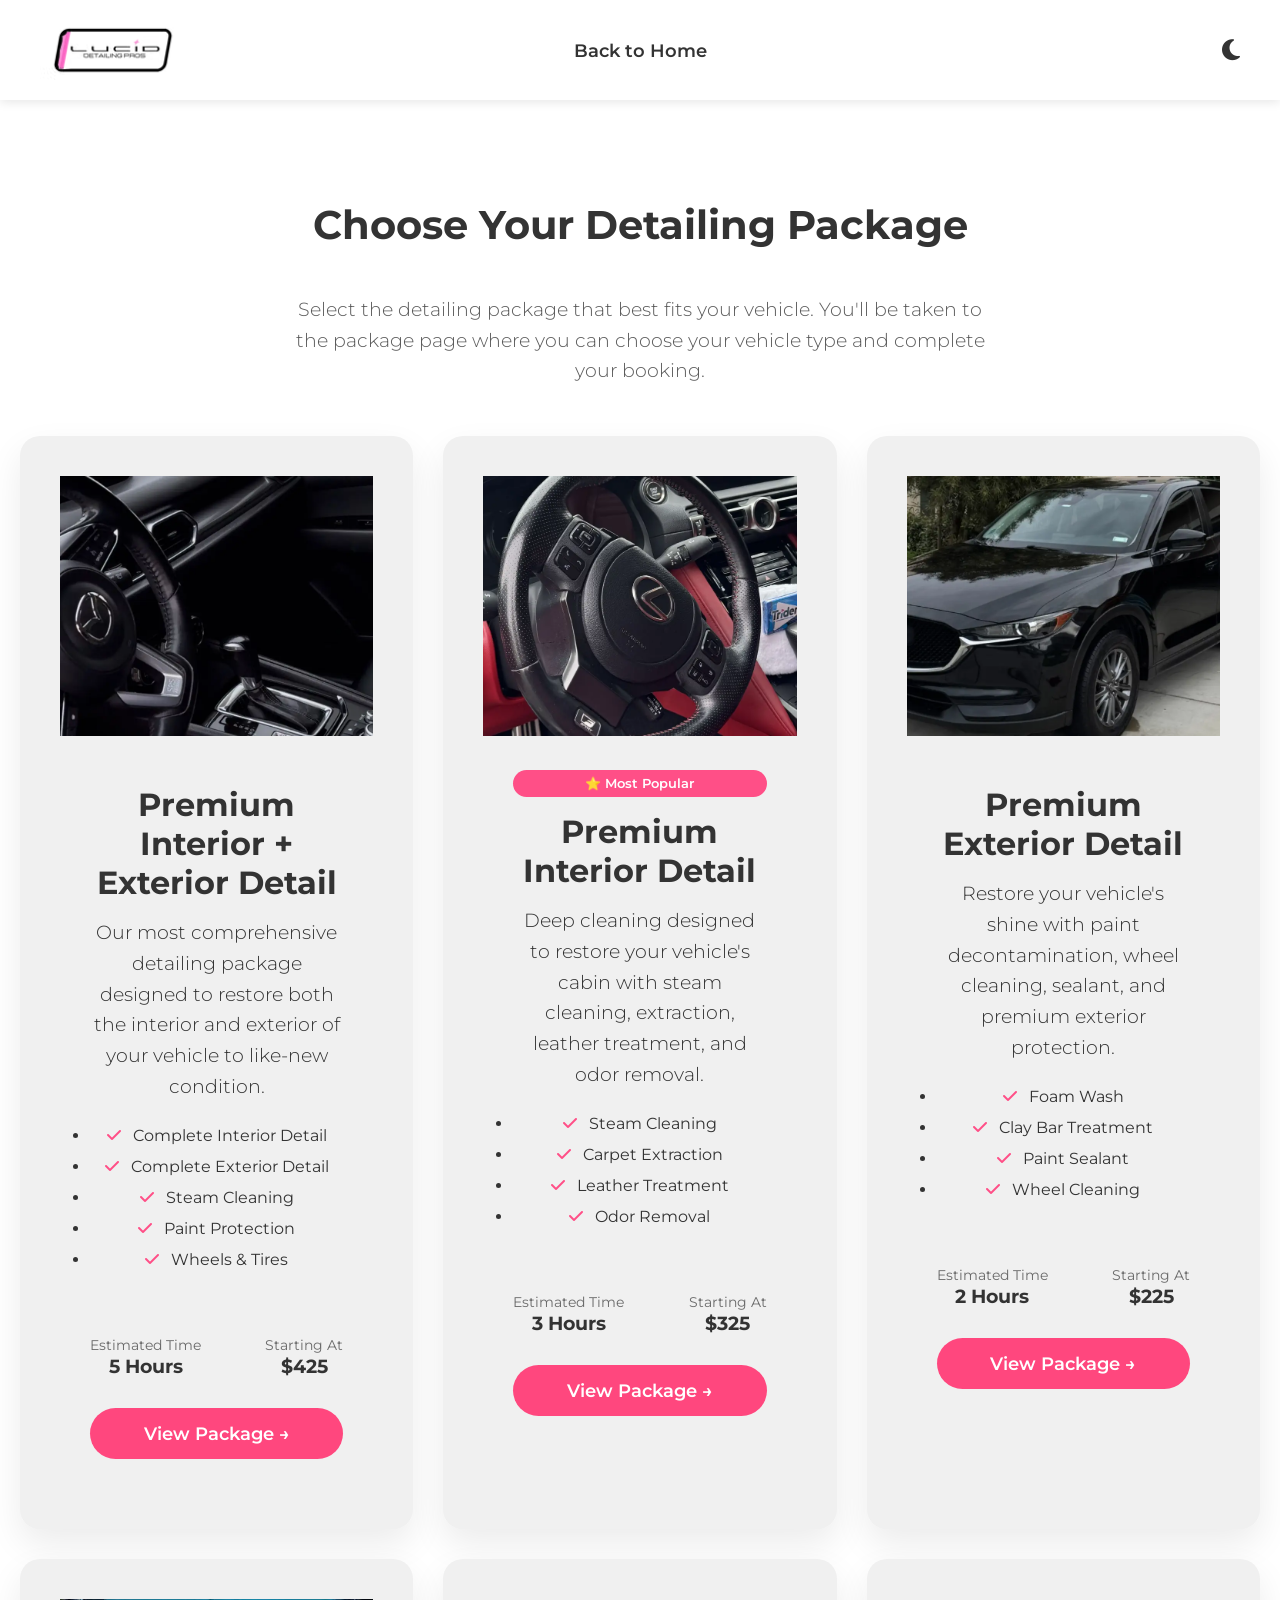
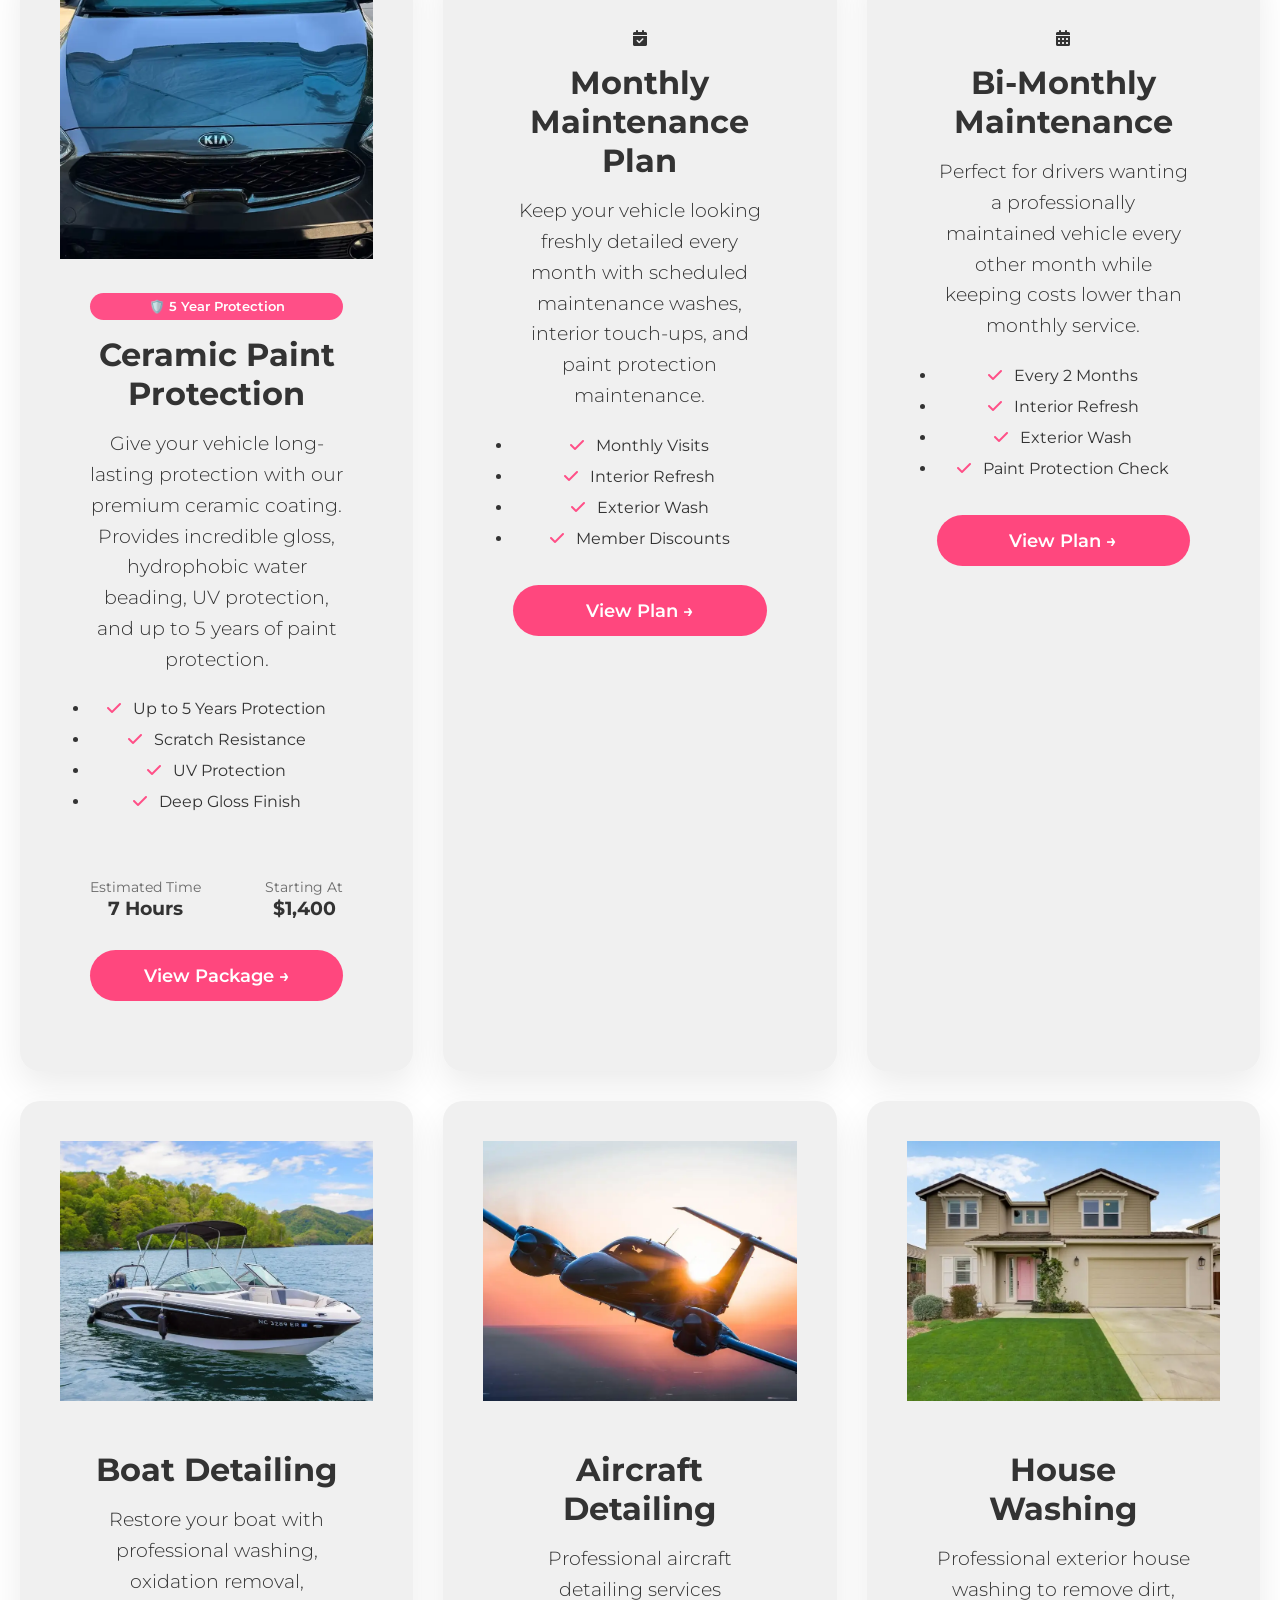
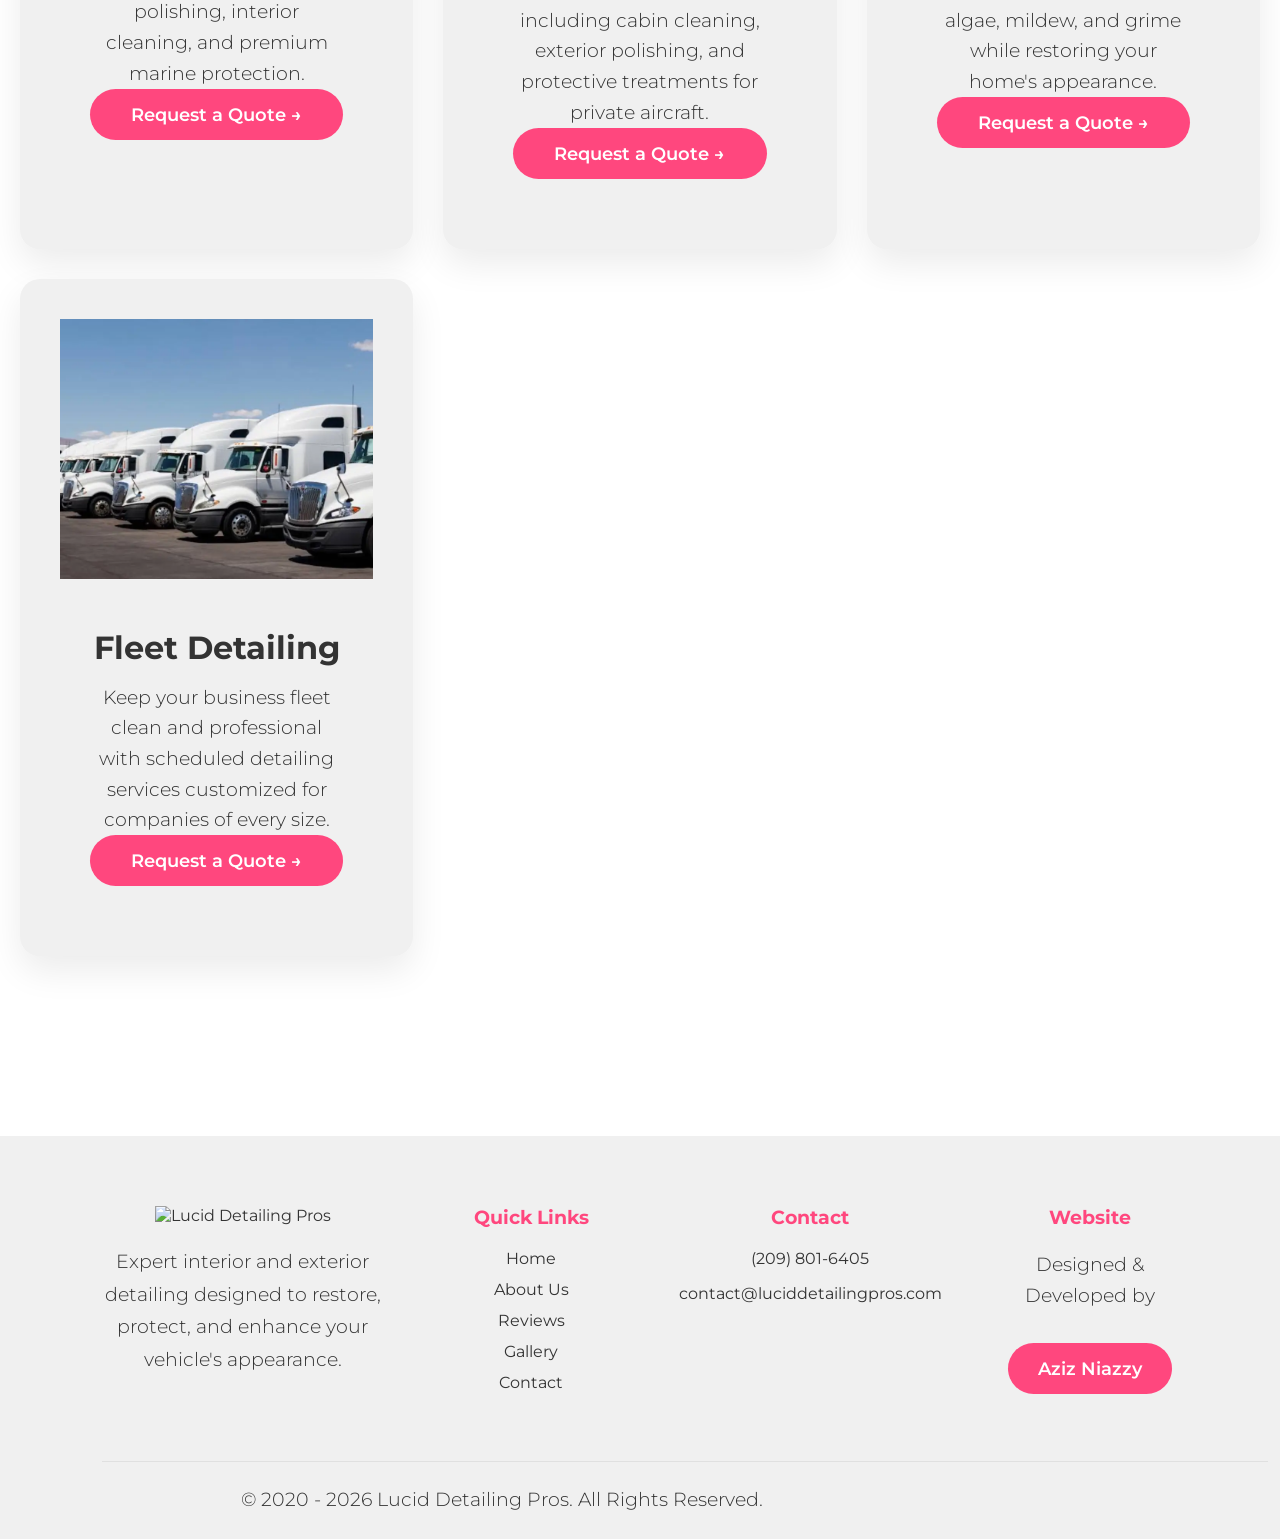
==== commit eb1a9803: "Update book.html" ====
--- a/book.html
+++ b/book.html
@@ -1,6 +1,7 @@
 <!DOCTYPE html>
 <html lang="en">
 <head>
+    <link rel="icon" type="image/png" href="images/favicon.png">
     <meta charset="UTF-8">
     <meta name="viewport" content="width=device-width, initial-scale=1.0">
     <title>Book Now - Lucid Detailing Pros</title>
@@ -472,4 +473,4 @@
 
     <script src="script.js"></script>
 </body>
-</html>+</html>
